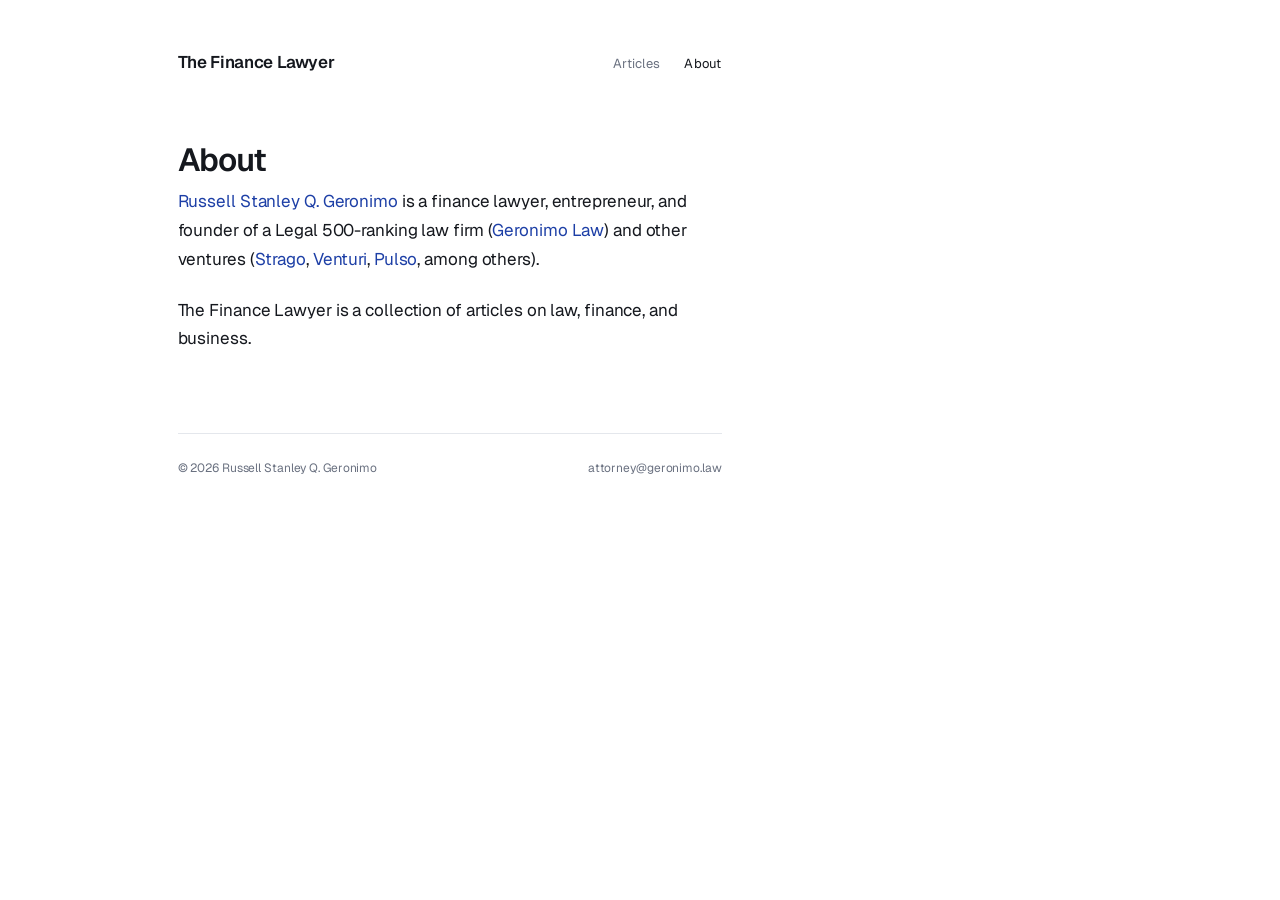
==== about.html @ d70ada84 "Add Pulso to about page ventures Co-Authored-By: Claude Fable 5.2 <noreply@anthropic.com> Claude-Ses" ====
<!DOCTYPE html>
<html lang="en">
<head>
<meta charset="utf-8">
<meta name="viewport" content="width=device-width, initial-scale=1">
<title>About The Finance Lawyer</title>
<meta name="description" content="Articles on law, finance, business, and everything else">
<link rel="preconnect" href="https://fonts.googleapis.com">
<link rel="preconnect" href="https://fonts.gstatic.com" crossorigin>
<link href="https://fonts.googleapis.com/css2?family=Geist:wght@400;500;600&display=swap" rel="stylesheet">
<link rel="stylesheet" href="css/style.css">
</head>
<body>
<div class="page">
<header class="site-header">
<div class="site-name"><a href="index.html">The Finance Lawyer</a></div>
<nav class="site-nav" aria-label="Main">
<a href="index.html">Articles</a>
<a href="about.html" aria-current="page">About</a>
</nav>
</header>
<main>
<article class="essay">
<h1>About</h1>
<p><a href="https://www.geronimo.law/the-founder">Russell Stanley Q. Geronimo</a> is a finance lawyer, entrepreneur, and founder of a Legal 500-ranking law firm (<a href="https://www.geronimo.law">Geronimo Law</a>) and other ventures (<a href="http://www.strago.finance/">Strago</a>, <a href="https://www.venturi.ph/">Venturi</a>, <a href="http://www.pulsointelligence.com/">Pulso</a>, among others).</p>
<p>The Finance Lawyer is a collection of articles on law, finance, and business.</p>
</article>
</main>
<footer class="site-footer">
<span>&copy; 2026 Russell Stanley Q. Geronimo</span>
<span>attorney@geronimo.law</span>
</footer>
</div>
</body>
</html>
---- css/style.css ----
/* The Finance Lawyer
   Layout idea: one narrow left-aligned column, text first, nothing decorative. */

:root {
  --paper: #ffffff;
  --ink: #15181e;
  --muted: #6a7180;
  --rule: #e4e7ec;
  --link: #1d3fa6;
  --link-visited: #5a4a8f;
  --serif: "Geist", "Helvetica Neue", Helvetica, Arial, sans-serif;
  --sans: "Geist", "Helvetica Neue", Helvetica, Arial, sans-serif;
  --measure: 34rem;
}

@media (prefers-color-scheme: dark) {
  :root:not([data-theme="light"]) {
    color-scheme: dark;
    --paper: #111318;
    --ink: #e7e9ee;
    --muted: #8f96a5;
    --rule: #262a33;
    --link: #9db4ff;
    --link-visited: #b9a9e6;
  }
}

:root[data-theme="dark"] {
  color-scheme: dark;
  --paper: #111318;
  --ink: #e7e9ee;
  --muted: #8f96a5;
  --rule: #262a33;
  --link: #9db4ff;
  --link-visited: #b9a9e6;
}

* { box-sizing: border-box; }

html { -webkit-text-size-adjust: 100%; }

body {
  margin: 0;
  background: var(--paper);
  color: var(--ink);
  font-family: var(--serif);
  font-size: 1.0625rem;
  line-height: 1.7;
  letter-spacing: -0.006em;
  -webkit-font-smoothing: antialiased;
  text-rendering: optimizeLegibility;
}

.page {
  max-width: calc(var(--measure) + 3rem);
  margin: 0;
  padding: 3rem 1.5rem 4rem;
  margin-left: clamp(0rem, 12vw, 11rem);
}

a { color: var(--link); text-decoration: none; }
a:visited { color: var(--link-visited); }
a:hover { text-decoration: underline; text-underline-offset: 0.18em; }
a:focus-visible { outline: 2px solid var(--link); outline-offset: 3px; border-radius: 2px; }

/* Header */

.site-header {
  display: flex;
  flex-wrap: wrap;
  align-items: baseline;
  justify-content: space-between;
  gap: 0.5rem 2rem;
  margin-bottom: 4rem;
}

.site-name {
  font-size: 1.0625rem;
  font-weight: 600;
  letter-spacing: -0.02em;
}

.site-name a, .site-name a:visited { color: var(--ink); }

.site-nav {
  display: flex;
  gap: 1.5rem;
  font-family: var(--sans);
  font-size: 0.8125rem;
  letter-spacing: 0.02em;
}

.site-nav a, .site-nav a:visited { color: var(--muted); }
.site-nav a[aria-current="page"] { color: var(--ink); }

/* Home: essay list */

.intro {
  margin: 0 0 3.5rem;
  color: var(--muted);
  max-width: 30rem;
}

.essay-list {
  list-style: none;
  margin: 0;
  padding: 0;
  display: flex;
  flex-direction: column;
  gap: 0.55rem;
}

.essay-list li {
  display: grid;
  grid-template-columns: minmax(0, 1fr) auto 4.25rem;
  align-items: baseline;
  column-gap: 1.5rem;
}

.essay-list .category,
.essay-list time {
  font-family: var(--sans);
  font-size: 0.75rem;
  color: var(--muted);
  white-space: nowrap;
}

.essay-list .category { text-align: right; }

.essay-list time {
  text-align: right;
  font-variant-numeric: tabular-nums;
}

/* Essay */

.essay h1 {
  font-size: 2rem;
  line-height: 1.2;
  font-weight: 600;
  letter-spacing: -0.03em;
  margin: 0 0 0.5rem;
  text-wrap: balance;
}

.essay .dateline {
  font-family: var(--sans);
  font-size: 0.8125rem;
  color: var(--muted);
  margin: 0 0 2.75rem;
}

.essay p { margin: 0 0 1.35rem; }

.essay h2 {
  font-size: 1.0625rem;
  letter-spacing: -0.015em;
  font-weight: 600;
  margin: 2.5rem 0 0.9rem;
  text-wrap: balance;
}

.essay blockquote {
  margin: 0 0 1.35rem;
  padding-left: 1.25rem;
  border-left: 2px solid var(--rule);
  color: var(--muted);
}

.essay sup { font-family: var(--sans); font-size: 0.7em; line-height: 0; }

.notes {
  margin-top: 3.5rem;
  padding-top: 1.5rem;
  border-top: 1px solid var(--rule);
  font-size: 0.9375rem;
}

.notes h2 {
  font-family: var(--sans);
  font-size: 0.75rem;
  font-weight: 500;
  letter-spacing: 0.08em;
  text-transform: uppercase;
  color: var(--muted);
  margin: 0 0 1rem;
}

.notes ol { margin: 0; padding-left: 1.25rem; }
.notes li { margin-bottom: 0.75rem; }

.back {
  margin-top: 3.5rem;
  font-family: var(--sans);
  font-size: 0.8125rem;
}

/* Footer */

.site-footer {
  margin-top: 5rem;
  padding-top: 1.5rem;
  border-top: 1px solid var(--rule);
  font-family: var(--sans);
  font-size: 0.75rem;
  color: var(--muted);
  display: flex;
  flex-wrap: wrap;
  gap: 0.25rem 1.5rem;
  justify-content: space-between;
}

@media (max-width: 30rem) {
  body { font-size: 1rem; }
  .page { padding: 2rem 1.125rem 3rem; }
  .site-header { margin-bottom: 2.75rem; }
  .essay h1 { font-size: 1.625rem; }
  .essay-list { gap: 0.9rem; }
  .essay-list li { grid-template-columns: auto 1fr; column-gap: 0.75rem; }
  .essay-list li a { grid-column: 1 / -1; }
  .essay-list .category, .essay-list time { text-align: left; }
}
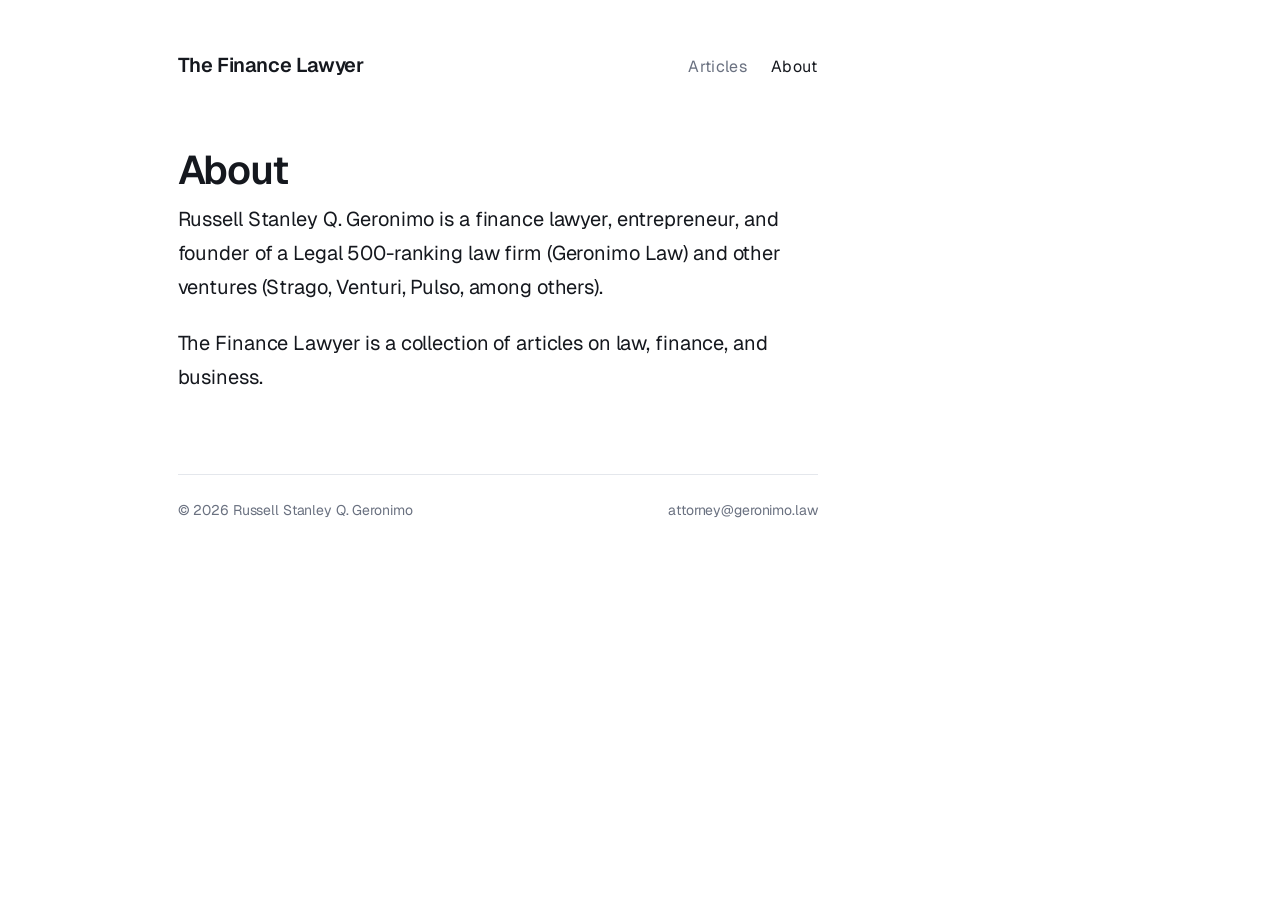
==== commit a6e39eec: "Remove links from about page Co-Authored-By: Claude Fable 5.2 <noreply@anthropic.com> Claude-Session" ====
--- a/about.html
+++ b/about.html
@@ -4,7 +4,8 @@
 <meta charset="utf-8">
 <meta name="viewport" content="width=device-width, initial-scale=1">
 <title>About The Finance Lawyer</title>
-<meta name="description" content="Articles on law, finance, business, and everything else">
+<meta name="description" content="Articles on law, finance, and business">
+<link rel="canonical" href="https://blog.geronimo.law/about.html">
 <link rel="preconnect" href="https://fonts.googleapis.com">
 <link rel="preconnect" href="https://fonts.gstatic.com" crossorigin>
 <link href="https://fonts.googleapis.com/css2?family=Geist:wght@400;500;600&display=swap" rel="stylesheet">
@@ -22,7 +23,7 @@
 <main>
 <article class="essay">
 <h1>About</h1>
-<p><a href="https://www.geronimo.law/the-founder">Russell Stanley Q. Geronimo</a> is a finance lawyer, entrepreneur, and founder of a Legal 500-ranking law firm (<a href="https://www.geronimo.law">Geronimo Law</a>) and other ventures (<a href="http://www.strago.finance/">Strago</a>, <a href="https://www.venturi.ph/">Venturi</a>, <a href="http://www.pulsointelligence.com/">Pulso</a>, among others).</p>
+<p>Russell Stanley Q. Geronimo is a finance lawyer, entrepreneur, and founder of a Legal 500-ranking law firm (Geronimo Law) and other ventures (Strago, Venturi, Pulso, among others).</p>
 <p>The Finance Lawyer is a collection of articles on law, finance, and business.</p>
 </article>
 </main>
--- a/css/style.css
+++ b/css/style.css
@@ -10,7 +10,7 @@
   --link-visited: #5a4a8f;
   --serif: "Geist", "Helvetica Neue", Helvetica, Arial, sans-serif;
   --sans: "Geist", "Helvetica Neue", Helvetica, Arial, sans-serif;
-  --measure: 34rem;
+  --measure: 40rem;
 }
 
 @media (prefers-color-scheme: dark) {
@@ -44,7 +44,7 @@
   background: var(--paper);
   color: var(--ink);
   font-family: var(--serif);
-  font-size: 1.0625rem;
+  font-size: 1.25rem;
   line-height: 1.7;
   letter-spacing: -0.006em;
   -webkit-font-smoothing: antialiased;
@@ -75,7 +75,7 @@
 }
 
 .site-name {
-  font-size: 1.0625rem;
+  font-size: 1.25rem;
   font-weight: 600;
   letter-spacing: -0.02em;
 }
@@ -86,7 +86,7 @@
   display: flex;
   gap: 1.5rem;
   font-family: var(--sans);
-  font-size: 0.8125rem;
+  font-size: 1rem;
   letter-spacing: 0.02em;
 }
 
@@ -112,7 +112,7 @@
 
 .essay-list li {
   display: grid;
-  grid-template-columns: minmax(0, 1fr) auto 4.25rem;
+  grid-template-columns: minmax(0, 1fr) auto 5.25rem;
   align-items: baseline;
   column-gap: 1.5rem;
 }
@@ -120,7 +120,7 @@
 .essay-list .category,
 .essay-list time {
   font-family: var(--sans);
-  font-size: 0.75rem;
+  font-size: 0.9375rem;
   color: var(--muted);
   white-space: nowrap;
 }
@@ -135,7 +135,7 @@
 /* Essay */
 
 .essay h1 {
-  font-size: 2rem;
+  font-size: 2.5rem;
   line-height: 1.2;
   font-weight: 600;
   letter-spacing: -0.03em;
@@ -145,7 +145,7 @@
 
 .essay .dateline {
   font-family: var(--sans);
-  font-size: 0.8125rem;
+  font-size: 1rem;
   color: var(--muted);
   margin: 0 0 2.75rem;
 }
@@ -153,7 +153,7 @@
 .essay p { margin: 0 0 1.35rem; }
 
 .essay h2 {
-  font-size: 1.0625rem;
+  font-size: 1.25rem;
   letter-spacing: -0.015em;
   font-weight: 600;
   margin: 2.5rem 0 0.9rem;
@@ -173,12 +173,12 @@
   margin-top: 3.5rem;
   padding-top: 1.5rem;
   border-top: 1px solid var(--rule);
-  font-size: 0.9375rem;
+  font-size: 1.0625rem;
 }
 
 .notes h2 {
   font-family: var(--sans);
-  font-size: 0.75rem;
+  font-size: 0.875rem;
   font-weight: 500;
   letter-spacing: 0.08em;
   text-transform: uppercase;
@@ -192,7 +192,7 @@
 .back {
   margin-top: 3.5rem;
   font-family: var(--sans);
-  font-size: 0.8125rem;
+  font-size: 1rem;
 }
 
 /* Footer */
@@ -202,7 +202,7 @@
   padding-top: 1.5rem;
   border-top: 1px solid var(--rule);
   font-family: var(--sans);
-  font-size: 0.75rem;
+  font-size: 0.875rem;
   color: var(--muted);
   display: flex;
   flex-wrap: wrap;
@@ -211,10 +211,10 @@
 }
 
 @media (max-width: 30rem) {
-  body { font-size: 1rem; }
+  body { font-size: 1.125rem; }
   .page { padding: 2rem 1.125rem 3rem; }
   .site-header { margin-bottom: 2.75rem; }
-  .essay h1 { font-size: 1.625rem; }
+  .essay h1 { font-size: 1.875rem; }
   .essay-list { gap: 0.9rem; }
   .essay-list li { grid-template-columns: auto 1fr; column-gap: 0.75rem; }
   .essay-list li a { grid-column: 1 / -1; }
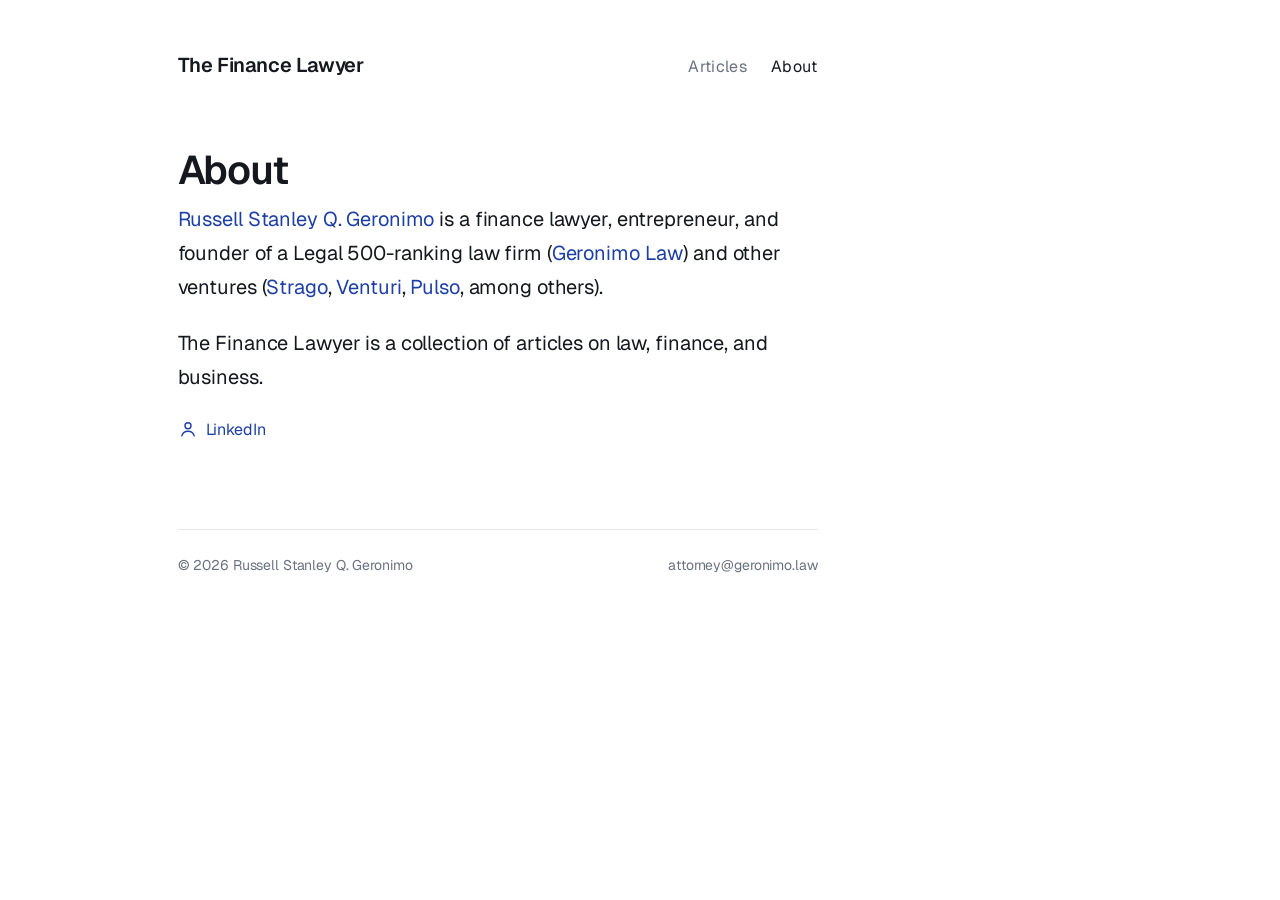
==== commit cdbcb41c: "Restore about links, add LinkedIn link, add Journal Articles and Books sections Co-Authored-By: Clau" ====
--- a/about.html
+++ b/about.html
@@ -23,8 +23,9 @@
 <main>
 <article class="essay">
 <h1>About</h1>
-<p>Russell Stanley Q. Geronimo is a finance lawyer, entrepreneur, and founder of a Legal 500-ranking law firm (Geronimo Law) and other ventures (Strago, Venturi, Pulso, among others).</p>
+<p><a href="https://www.geronimo.law/the-founder">Russell Stanley Q. Geronimo</a> is a finance lawyer, entrepreneur, and founder of a Legal 500-ranking law firm (<a href="https://www.geronimo.law">Geronimo Law</a>) and other ventures (<a href="http://www.strago.finance/">Strago</a>, <a href="https://www.venturi.ph/">Venturi</a>, <a href="http://www.pulsointelligence.com/">Pulso</a>, among others).</p>
 <p>The Finance Lawyer is a collection of articles on law, finance, and business.</p>
+<p class="social"><a href="https://www.linkedin.com/in/rsgeronimo/" aria-label="Russell Stanley Q. Geronimo on LinkedIn"><svg viewBox="0 0 24 24" width="20" height="20" aria-hidden="true" fill="none" stroke="currentColor" stroke-width="1.7" stroke-linecap="round" stroke-linejoin="round"><circle cx="12" cy="8" r="3.6"/><path d="M4.5 20.2c1.1-3.6 4-5.6 7.5-5.6s6.4 2 7.5 5.6"/></svg><span>LinkedIn</span></a></p>
 </article>
 </main>
 <footer class="site-footer">
--- a/css/style.css
+++ b/css/style.css
@@ -132,6 +132,39 @@
   font-variant-numeric: tabular-nums;
 }
 
+/* Home: publications */
+
+.section-title {
+  font-family: var(--sans);
+  font-size: 0.875rem;
+  font-weight: 500;
+  letter-spacing: 0.08em;
+  text-transform: uppercase;
+  color: var(--muted);
+  margin: 4rem 0 1.25rem;
+  padding-top: 1.5rem;
+  border-top: 1px solid var(--rule);
+}
+
+.pub-list {
+  list-style: none;
+  margin: 0;
+  padding: 0;
+  display: flex;
+  flex-direction: column;
+  gap: 1.1rem;
+}
+
+.pub-list li { display: flex; flex-direction: column; gap: 0.2rem; }
+.pub-list a, .pub-list .pub-title { line-height: 1.35; }
+.pub-list .cite { font-size: 0.9375rem; line-height: 1.45; color: var(--muted); }
+
+/* About: social link */
+
+.social { margin-top: 2rem; }
+.social a { display: inline-flex; align-items: center; gap: 0.5rem; font-size: 1rem; }
+.social svg { flex: none; }
+
 /* Essay */
 
 .essay h1 {
@@ -210,13 +243,25 @@
   justify-content: space-between;
 }
 
-@media (max-width: 30rem) {
-  body { font-size: 1.125rem; }
-  .page { padding: 2rem 1.125rem 3rem; }
-  .site-header { margin-bottom: 2.75rem; }
-  .essay h1 { font-size: 1.875rem; }
-  .essay-list { gap: 0.9rem; }
-  .essay-list li { grid-template-columns: auto 1fr; column-gap: 0.75rem; }
-  .essay-list li a { grid-column: 1 / -1; }
-  .essay-list .category, .essay-list time { text-align: left; }
-}
+.essay-list a { line-height: 1.35; }
+
+@media (max-width: 40rem) {
+  body { font-size: 1.125rem; line-height: 1.65; }
+  .page { margin-left: 0; padding: 1.75rem 1.25rem 2.5rem; }
+  .site-header { gap: 0.25rem 1.5rem; margin-bottom: 2.25rem; padding-bottom: 1rem; border-bottom: 1px solid var(--rule); }
+  .site-nav { gap: 1.25rem; }
+  .intro { margin-bottom: 2rem; font-size: 1rem; }
+  .essay h1 { font-size: 1.75rem; }
+  .essay .dateline { margin-bottom: 2rem; }
+  .essay-list { gap: 1.5rem; }
+  .essay-list li { grid-template-columns: auto 1fr; column-gap: 0.75rem; row-gap: 0.3rem; }
+  .essay-list li a { grid-column: 1 / -1; font-weight: 500; }
+  .essay-list .category, .essay-list time { text-align: left; font-size: 0.875rem; }
+  .essay-list .category::after { content: "\00b7"; margin-left: 0.75rem; }
+  .section-title { margin: 3rem 0 1rem; padding-top: 1.25rem; }
+  .pub-list { gap: 1.25rem; }
+  .pub-list .cite { font-size: 0.875rem; }
+  .notes { margin-top: 2.5rem; }
+  .back { margin-top: 2.5rem; }
+  .site-footer { margin-top: 3rem; padding-top: 1.25rem; flex-direction: column; gap: 0.25rem; }
+}
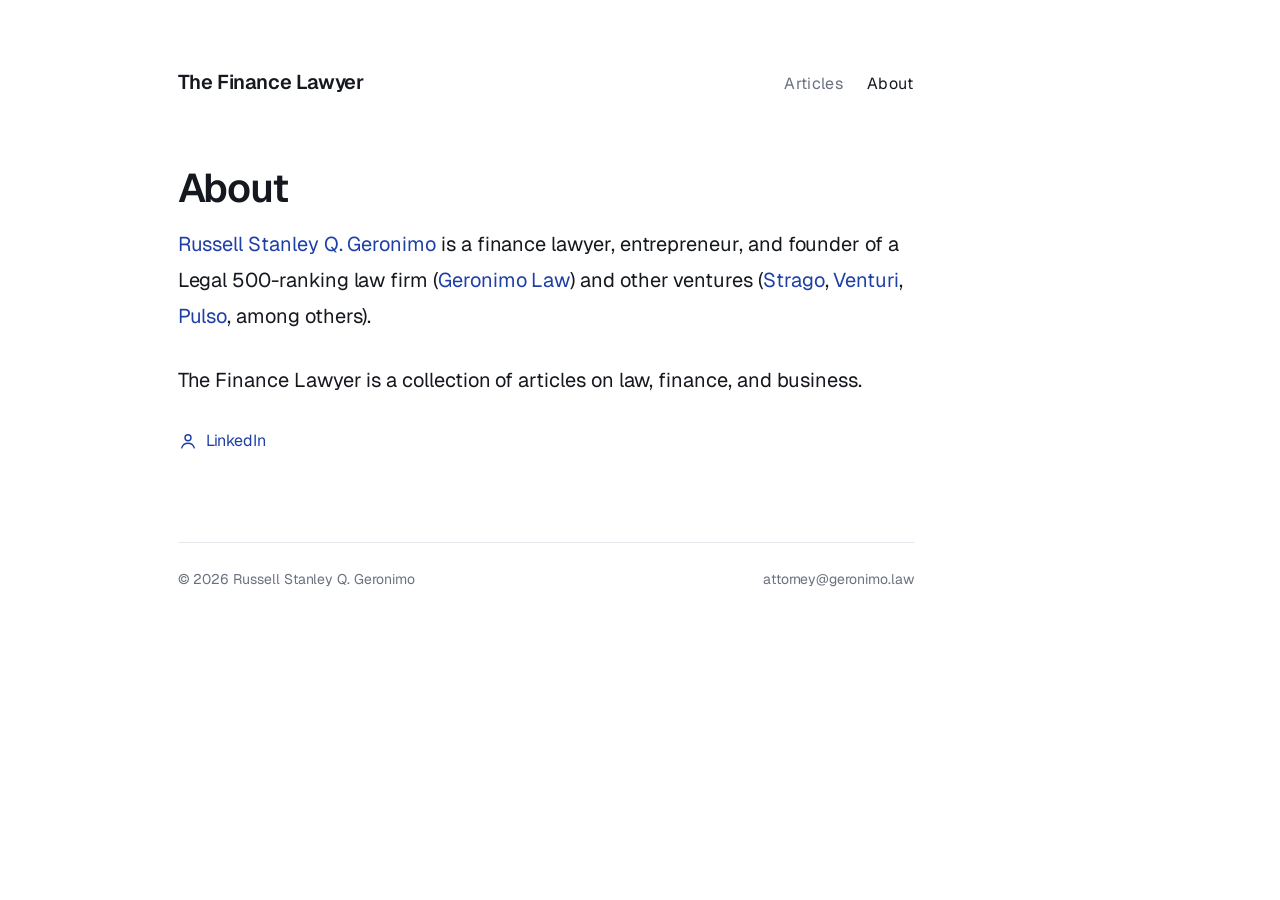
==== commit 9ad1dca9: "Add link preview images Co-Authored-By: Claude Fable 5.2 <noreply@anthropic.com> Claude-Session: htt" ====
--- a/about.html
+++ b/about.html
@@ -3,9 +3,21 @@
 <head>
 <meta charset="utf-8">
 <meta name="viewport" content="width=device-width, initial-scale=1">
-<title>About The Finance Lawyer</title>
+<title>About - Finance Lawyer - Russell Stanley Geronimo</title>
 <meta name="description" content="Articles on law, finance, and business">
 <link rel="canonical" href="https://blog.geronimo.law/about.html">
+<meta property="og:site_name" content="Finance Lawyer - Russell Stanley Geronimo">
+<meta property="og:title" content="About - Finance Lawyer - Russell Stanley Geronimo">
+<meta property="og:description" content="Articles on law, finance, and business">
+<meta property="og:type" content="article">
+<meta property="og:url" content="https://blog.geronimo.law/about.html">
+<meta property="og:image" content="https://blog.geronimo.law/images/cards/site.png">
+<meta property="og:image:width" content="1200">
+<meta property="og:image:height" content="630">
+<meta name="twitter:card" content="summary_large_image">
+<meta name="twitter:title" content="About - Finance Lawyer - Russell Stanley Geronimo">
+<meta name="twitter:description" content="Articles on law, finance, and business">
+<meta name="twitter:image" content="https://blog.geronimo.law/images/cards/site.png">
 <link rel="preconnect" href="https://fonts.googleapis.com">
 <link rel="preconnect" href="https://fonts.gstatic.com" crossorigin>
 <link href="https://fonts.googleapis.com/css2?family=Geist:wght@400;500;600&display=swap" rel="stylesheet">
--- a/css/style.css
+++ b/css/style.css
@@ -10,7 +10,7 @@
   --link-visited: #5a4a8f;
   --serif: "Geist", "Helvetica Neue", Helvetica, Arial, sans-serif;
   --sans: "Geist", "Helvetica Neue", Helvetica, Arial, sans-serif;
-  --measure: 40rem;
+  --measure: 46rem;
 }
 
 @media (prefers-color-scheme: dark) {
@@ -45,8 +45,8 @@
   color: var(--ink);
   font-family: var(--serif);
   font-size: 1.25rem;
-  line-height: 1.7;
-  letter-spacing: -0.006em;
+  line-height: 1.8;
+  letter-spacing: -0.003em;
   -webkit-font-smoothing: antialiased;
   text-rendering: optimizeLegibility;
 }
@@ -54,7 +54,7 @@
 .page {
   max-width: calc(var(--measure) + 3rem);
   margin: 0;
-  padding: 3rem 1.5rem 4rem;
+  padding: 4rem 1.5rem 5rem;
   margin-left: clamp(0rem, 12vw, 11rem);
 }
 
@@ -107,14 +107,14 @@
   padding: 0;
   display: flex;
   flex-direction: column;
-  gap: 0.55rem;
+  gap: 1.1rem;
 }
 
 .essay-list li {
   display: grid;
   grid-template-columns: minmax(0, 1fr) auto 5.25rem;
   align-items: baseline;
-  column-gap: 1.5rem;
+  column-gap: 2.5rem;
 }
 
 .essay-list .category,
@@ -132,32 +132,18 @@
   font-variant-numeric: tabular-nums;
 }
 
-/* Home: publications */
+/* Home: section headings */
 
 .section-title {
-  font-family: var(--sans);
-  font-size: 0.875rem;
-  font-weight: 500;
-  letter-spacing: 0.08em;
-  text-transform: uppercase;
-  color: var(--muted);
-  margin: 4rem 0 1.25rem;
-  padding-top: 1.5rem;
-  border-top: 1px solid var(--rule);
-}
-
-.pub-list {
-  list-style: none;
-  margin: 0;
-  padding: 0;
-  display: flex;
-  flex-direction: column;
-  gap: 1.1rem;
-}
-
-.pub-list li { display: flex; flex-direction: column; gap: 0.2rem; }
-.pub-list a, .pub-list .pub-title { line-height: 1.35; }
-.pub-list .cite { font-size: 0.9375rem; line-height: 1.45; color: var(--muted); }
+  font-size: 1.25rem;
+  font-weight: 600;
+  letter-spacing: -0.02em;
+  color: var(--ink);
+  margin: 3.5rem 0 1.1rem;
+}
+
+.essay-list .entry { line-height: 1.35; }
+.essay-list .coauthor { color: var(--muted); font-size: 0.9375rem; }
 
 /* About: social link */
 
@@ -172,7 +158,7 @@
   line-height: 1.2;
   font-weight: 600;
   letter-spacing: -0.03em;
-  margin: 0 0 0.5rem;
+  margin: 0 0 0.9rem;
   text-wrap: balance;
 }
 
@@ -180,10 +166,13 @@
   font-family: var(--sans);
   font-size: 1rem;
   color: var(--muted);
-  margin: 0 0 2.75rem;
-}
-
-.essay p { margin: 0 0 1.35rem; }
+  margin: 0 0 3.25rem;
+}
+
+.essay p { margin: 0 0 1.75rem; }
+
+.essay ul { margin: 0 0 1.75rem; padding-left: 1.4rem; }
+.essay ul li { margin-bottom: 0.9rem; padding-left: 0.3rem; }
 
 .essay h2 {
   font-size: 1.25rem;
@@ -242,8 +231,6 @@
   gap: 0.25rem 1.5rem;
   justify-content: space-between;
 }
-
-.essay-list a { line-height: 1.35; }
 
 @media (max-width: 40rem) {
   body { font-size: 1.125rem; line-height: 1.65; }
@@ -251,16 +238,18 @@
   .site-header { gap: 0.25rem 1.5rem; margin-bottom: 2.25rem; padding-bottom: 1rem; border-bottom: 1px solid var(--rule); }
   .site-nav { gap: 1.25rem; }
   .intro { margin-bottom: 2rem; font-size: 1rem; }
-  .essay h1 { font-size: 1.75rem; }
+  .essay h1 { font-size: 1.75rem; margin-bottom: 0.5rem; }
+  .essay p { margin-bottom: 1.35rem; }
+  .essay ul { margin-bottom: 1.35rem; padding-left: 1.3rem; }
+  .essay ul li { margin-bottom: 0.6rem; padding-left: 0.2rem; }
   .essay .dateline { margin-bottom: 2rem; }
   .essay-list { gap: 1.5rem; }
   .essay-list li { grid-template-columns: auto 1fr; column-gap: 0.75rem; row-gap: 0.3rem; }
-  .essay-list li a { grid-column: 1 / -1; font-weight: 500; }
+  .essay-list .entry { grid-column: 1 / -1; }
+  .essay-list .entry a { font-weight: 500; }
   .essay-list .category, .essay-list time { text-align: left; font-size: 0.875rem; }
   .essay-list .category::after { content: "\00b7"; margin-left: 0.75rem; }
-  .section-title { margin: 3rem 0 1rem; padding-top: 1.25rem; }
-  .pub-list { gap: 1.25rem; }
-  .pub-list .cite { font-size: 0.875rem; }
+  .section-title { font-size: 1.125rem; margin: 2.75rem 0 1.1rem; }
   .notes { margin-top: 2.5rem; }
   .back { margin-top: 2.5rem; }
   .site-footer { margin-top: 3rem; padding-top: 1.25rem; flex-direction: column; gap: 0.25rem; }
